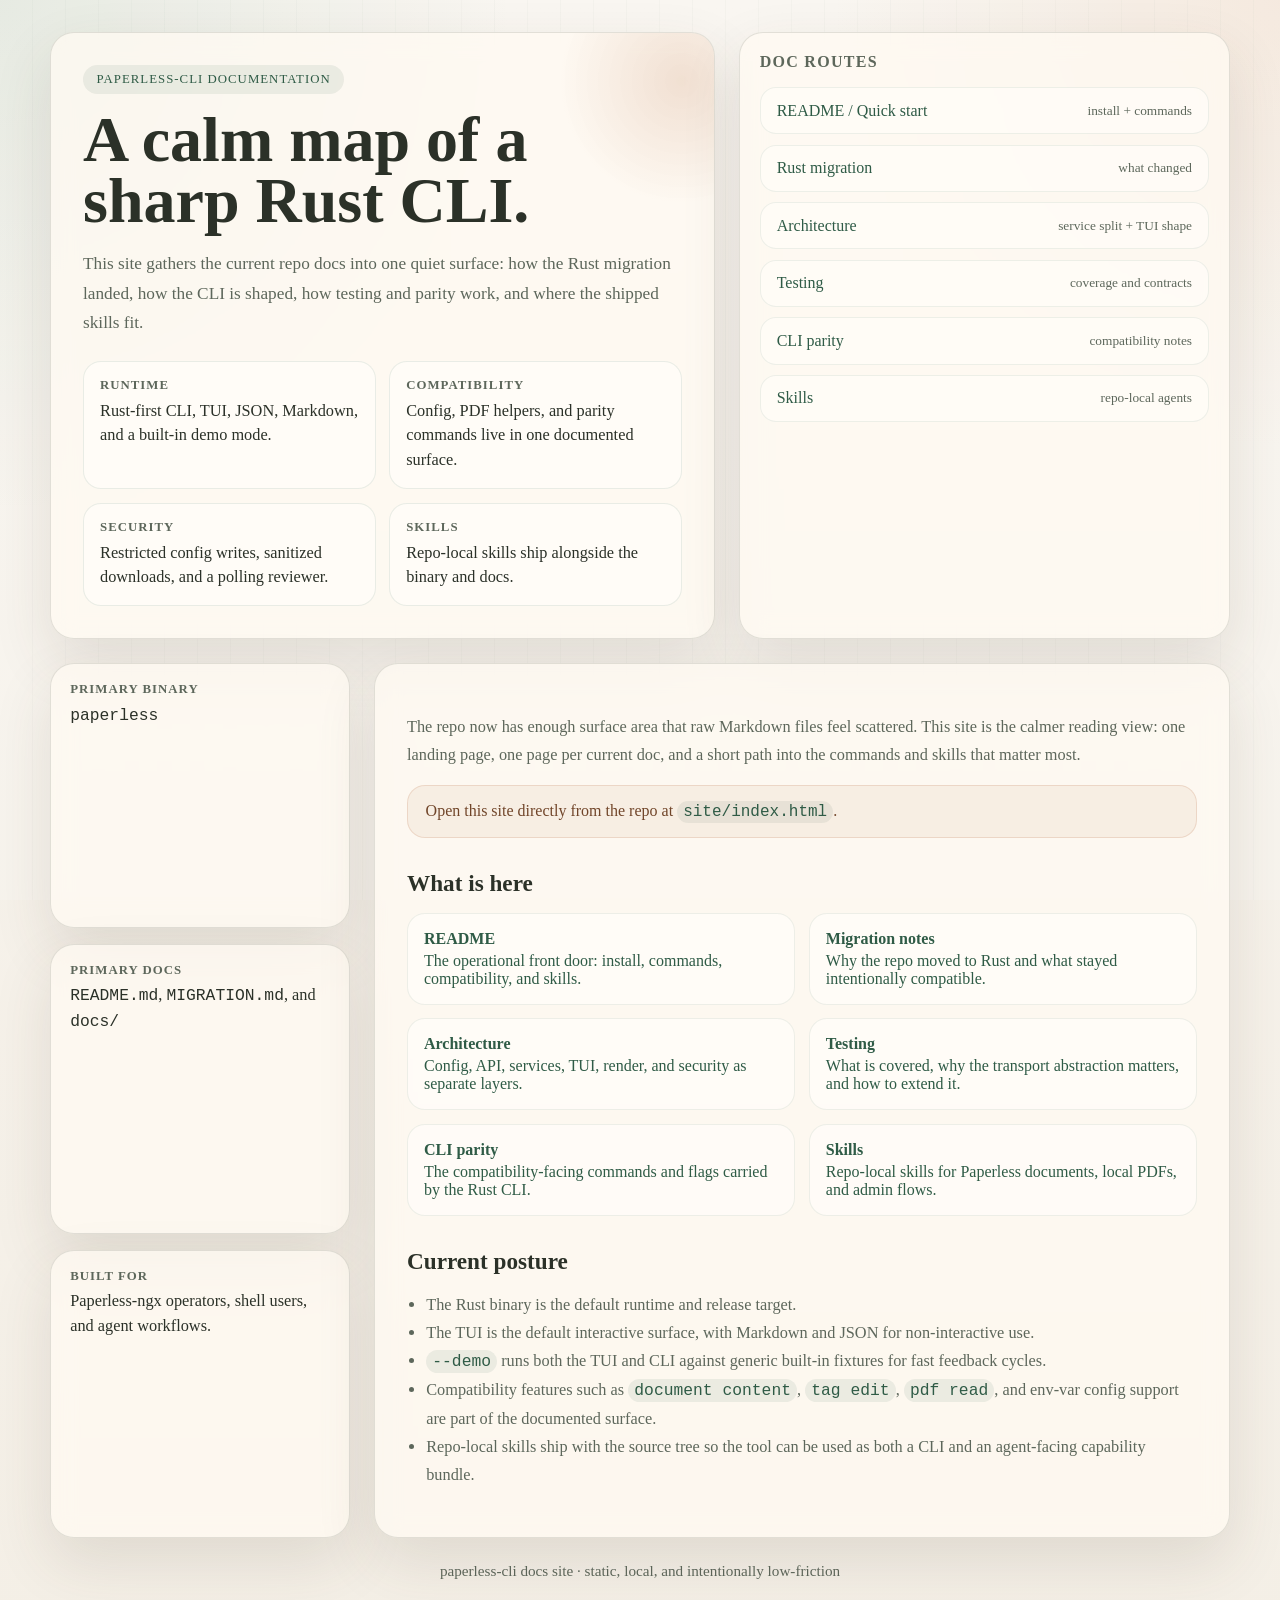
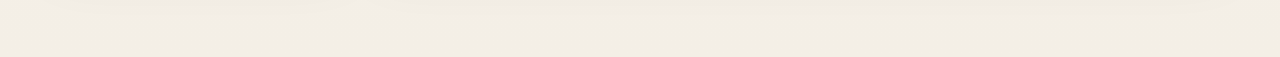
==== site/index.html @ 16b9b4e2 "feat: migrate paperless cli to rust" ====
<!doctype html>
<html lang="en">
  <head>
    <meta charset="utf-8">
    <meta name="viewport" content="width=device-width, initial-scale=1">
    <title>paperless-cli docs</title>
    <link rel="stylesheet" href="styles.css">
  </head>
  <body>
    <main class="shell">
      <section class="hero">
        <article class="card hero-card">
          <span class="eyebrow">paperless-cli documentation</span>
          <h1>A calm map of a sharp Rust CLI.</h1>
          <p>
            This site gathers the current repo docs into one quiet surface: how the
            Rust migration landed, how the CLI is shaped, how testing and parity work,
            and where the shipped skills fit.
          </p>
          <div class="hero-grid">
            <div class="mini">
              <strong>Runtime</strong>
              <span>Rust-first CLI, TUI, JSON, Markdown, and a built-in demo mode.</span>
            </div>
            <div class="mini">
              <strong>Compatibility</strong>
              <span>Config, PDF helpers, and parity commands live in one documented surface.</span>
            </div>
            <div class="mini">
              <strong>Security</strong>
              <span>Restricted config writes, sanitized downloads, and a polling reviewer.</span>
            </div>
            <div class="mini">
              <strong>Skills</strong>
              <span>Repo-local skills ship alongside the binary and docs.</span>
            </div>
          </div>
        </article>

        <aside class="nav">
          <h2>Doc routes</h2>
          <ul>
            <li><a href="readme.html"><span>README / Quick start</span><small>install + commands</small></a></li>
            <li><a href="migration.html"><span>Rust migration</span><small>what changed</small></a></li>
            <li><a href="architecture.html"><span>Architecture</span><small>service split + TUI shape</small></a></li>
            <li><a href="testing.html"><span>Testing</span><small>coverage and contracts</small></a></li>
            <li><a href="cli-parity.html"><span>CLI parity</span><small>compatibility notes</small></a></li>
            <li><a href="skills.html"><span>Skills</span><small>repo-local agents</small></a></li>
          </ul>
        </aside>
      </section>

      <section class="grid">
        <aside class="stack">
          <div class="card stat">
            <strong>Primary binary</strong>
            <span><code>paperless</code></span>
          </div>
          <div class="card stat">
            <strong>Primary docs</strong>
            <span><code>README.md</code>, <code>MIGRATION.md</code>, and <code>docs/</code></span>
          </div>
          <div class="card stat">
            <strong>Built for</strong>
            <span>Paperless-ngx operators, shell users, and agent workflows.</span>
          </div>
        </aside>

        <article class="doc">
          <p class="lede">
            The repo now has enough surface area that raw Markdown files feel scattered.
            This site is the calmer reading view: one landing page, one page per current
            doc, and a short path into the commands and skills that matter most.
          </p>

          <div class="callout">
            Open this site directly from the repo at <code>site/index.html</code>.
          </div>

          <h2>What is here</h2>
          <div class="route-list">
            <a href="readme.html">
              <strong>README</strong>
              <span>The operational front door: install, commands, compatibility, and skills.</span>
            </a>
            <a href="migration.html">
              <strong>Migration notes</strong>
              <span>Why the repo moved to Rust and what stayed intentionally compatible.</span>
            </a>
            <a href="architecture.html">
              <strong>Architecture</strong>
              <span>Config, API, services, TUI, render, and security as separate layers.</span>
            </a>
            <a href="testing.html">
              <strong>Testing</strong>
              <span>What is covered, why the transport abstraction matters, and how to extend it.</span>
            </a>
            <a href="cli-parity.html">
              <strong>CLI parity</strong>
              <span>The compatibility-facing commands and flags carried by the Rust CLI.</span>
            </a>
            <a href="skills.html">
              <strong>Skills</strong>
              <span>Repo-local skills for Paperless documents, local PDFs, and admin flows.</span>
            </a>
          </div>

          <h2>Current posture</h2>
          <ul>
            <li>The Rust binary is the default runtime and release target.</li>
            <li>The TUI is the default interactive surface, with Markdown and JSON for non-interactive use.</li>
            <li><code>--demo</code> runs both the TUI and CLI against generic built-in fixtures for fast feedback cycles.</li>
            <li>Compatibility features such as <code>document content</code>, <code>tag edit</code>, <code>pdf read</code>, and env-var config support are part of the documented surface.</li>
            <li>Repo-local skills ship with the source tree so the tool can be used as both a CLI and an agent-facing capability bundle.</li>
          </ul>
        </article>
      </section>

      <p class="footer">paperless-cli docs site · static, local, and intentionally low-friction</p>
    </main>
  </body>
</html>
---- site/styles.css ----
:root {
  --bg: #f4efe6;
  --bg-soft: #ebe2d4;
  --panel: rgba(255, 250, 242, 0.76);
  --ink: #2b3128;
  --ink-soft: #5d675b;
  --line: rgba(66, 77, 61, 0.15);
  --accent: #4c7b63;
  --accent-strong: #2f5b46;
  --accent-warm: #b66d42;
  --shadow: 0 24px 60px rgba(71, 58, 42, 0.12);
  --radius: 24px;
  --max: 1180px;
}

* {
  box-sizing: border-box;
}

html {
  scroll-behavior: smooth;
}

body {
  margin: 0;
  min-height: 100vh;
  background:
    radial-gradient(circle at top left, rgba(122, 168, 140, 0.18), transparent 32rem),
    radial-gradient(circle at top right, rgba(219, 162, 117, 0.18), transparent 28rem),
    linear-gradient(180deg, #f8f4ee 0%, var(--bg) 100%);
  color: var(--ink);
  font-family: "Iowan Old Style", "Palatino Linotype", "Book Antiqua", Palatino, Georgia, serif;
}

body::before {
  content: "";
  position: fixed;
  inset: 0;
  background-image:
    linear-gradient(rgba(255, 255, 255, 0.18), rgba(255, 255, 255, 0.18)),
    repeating-linear-gradient(
      90deg,
      transparent 0,
      transparent 32px,
      rgba(76, 123, 99, 0.03) 32px,
      rgba(76, 123, 99, 0.03) 33px
    );
  pointer-events: none;
}

a {
  color: var(--accent-strong);
  text-decoration: none;
}

a:hover {
  text-decoration: underline;
}

.shell {
  position: relative;
  width: min(calc(100% - 2rem), var(--max));
  margin: 0 auto;
  padding: 2rem 0 4rem;
}

.hero {
  display: grid;
  grid-template-columns: 1.15fr 0.85fr;
  gap: 1.5rem;
  align-items: stretch;
  margin-bottom: 1.5rem;
}

.card,
.nav,
.doc {
  border: 1px solid var(--line);
  border-radius: var(--radius);
  background: var(--panel);
  backdrop-filter: blur(12px);
  box-shadow: var(--shadow);
}

.hero-card {
  padding: 2rem;
  overflow: hidden;
  position: relative;
}

.hero-card::after {
  content: "";
  position: absolute;
  right: -6rem;
  top: -5rem;
  width: 16rem;
  height: 16rem;
  border-radius: 50%;
  background: radial-gradient(circle, rgba(182, 109, 66, 0.18), transparent 68%);
}

.eyebrow {
  display: inline-flex;
  align-items: center;
  gap: 0.45rem;
  padding: 0.45rem 0.85rem;
  border-radius: 999px;
  background: rgba(76, 123, 99, 0.1);
  color: var(--accent-strong);
  font-size: 0.8rem;
  letter-spacing: 0.08em;
  text-transform: uppercase;
}

.hero h1 {
  margin: 1rem 0 0.8rem;
  font-size: clamp(2.8rem, 5vw, 5rem);
  line-height: 0.95;
  font-weight: 600;
}

.hero p {
  max-width: 40rem;
  color: var(--ink-soft);
  font-size: 1.08rem;
  line-height: 1.7;
}

.hero-grid {
  display: grid;
  grid-template-columns: repeat(2, minmax(0, 1fr));
  gap: 0.85rem;
  margin-top: 1.5rem;
}

.mini {
  padding: 1rem;
  border-radius: 18px;
  background: rgba(255, 253, 249, 0.74);
  border: 1px solid rgba(76, 123, 99, 0.12);
}

.mini strong,
.stat strong {
  display: block;
  font-size: 0.8rem;
  letter-spacing: 0.08em;
  text-transform: uppercase;
  color: var(--ink-soft);
  margin-bottom: 0.35rem;
}

.mini span,
.stat span {
  font-size: 1.02rem;
  line-height: 1.5;
}

.nav {
  padding: 1.25rem;
}

.nav h2 {
  margin: 0 0 1rem;
  font-size: 1rem;
  color: var(--ink-soft);
  letter-spacing: 0.08em;
  text-transform: uppercase;
}

.nav ul {
  list-style: none;
  padding: 0;
  margin: 0;
}

.nav li + li {
  margin-top: 0.65rem;
}

.nav a {
  display: flex;
  align-items: center;
  justify-content: space-between;
  gap: 1rem;
  padding: 0.85rem 1rem;
  border-radius: 16px;
  background: rgba(255, 253, 249, 0.72);
  border: 1px solid rgba(76, 123, 99, 0.1);
}

.nav a small {
  color: var(--ink-soft);
}

.grid {
  display: grid;
  grid-template-columns: 300px minmax(0, 1fr);
  gap: 1.5rem;
}

.stack {
  display: grid;
  gap: 1rem;
}

.stat {
  padding: 1.1rem 1.2rem;
}

.doc {
  padding: 2rem;
}

.doc h1,
.doc h2,
.doc h3 {
  font-weight: 600;
  line-height: 1.15;
}

.doc h1 {
  margin-top: 0;
  font-size: clamp(2.1rem, 4vw, 3.2rem);
}

.doc h2 {
  margin-top: 2rem;
  margin-bottom: 0.8rem;
  font-size: 1.45rem;
}

.doc h3 {
  margin-top: 1.35rem;
  margin-bottom: 0.5rem;
  font-size: 1.05rem;
  color: var(--accent-strong);
}

.doc p,
.doc li {
  color: var(--ink-soft);
  line-height: 1.72;
  font-size: 1.02rem;
}

.doc ul,
.doc ol {
  padding-left: 1.2rem;
}

.doc code {
  font-family: "SFMono-Regular", "SF Mono", "IBM Plex Mono", "Cascadia Code", monospace;
  padding: 0.12rem 0.38rem;
  border-radius: 999px;
  background: rgba(76, 123, 99, 0.1);
  color: var(--accent-strong);
}

pre {
  overflow-x: auto;
  padding: 1rem 1.1rem;
  border-radius: 20px;
  background: #1f2520;
  color: #e7efe7;
}

pre code {
  padding: 0;
  background: transparent;
  color: inherit;
  border-radius: 0;
}

.lede {
  font-size: 1.14rem;
  max-width: 56rem;
}

.callout {
  padding: 1rem 1.1rem;
  border-radius: 18px;
  border: 1px solid rgba(182, 109, 66, 0.18);
  background: rgba(182, 109, 66, 0.08);
  color: #704529;
}

.route-list {
  display: grid;
  grid-template-columns: repeat(2, minmax(0, 1fr));
  gap: 0.85rem;
  margin-top: 1rem;
}

.route-list a {
  padding: 1rem;
  border: 1px solid rgba(76, 123, 99, 0.1);
  border-radius: 18px;
  background: rgba(255, 253, 249, 0.74);
}

.shot {
  margin: 1.5rem 0 0;
}

.shot img {
  display: block;
  width: 100%;
  border-radius: 22px;
  border: 1px solid rgba(76, 123, 99, 0.16);
  box-shadow: var(--shadow);
}

.shot figcaption {
  margin-top: 0.75rem;
  color: var(--ink-soft);
  font-size: 0.96rem;
  line-height: 1.6;
}

.route-list strong {
  display: block;
  margin-bottom: 0.25rem;
}

.footer {
  margin-top: 1.5rem;
  text-align: center;
  color: var(--ink-soft);
  font-size: 0.95rem;
}

@media (max-width: 980px) {
  .hero,
  .grid,
  .route-list,
  .hero-grid {
    grid-template-columns: 1fr;
  }
}
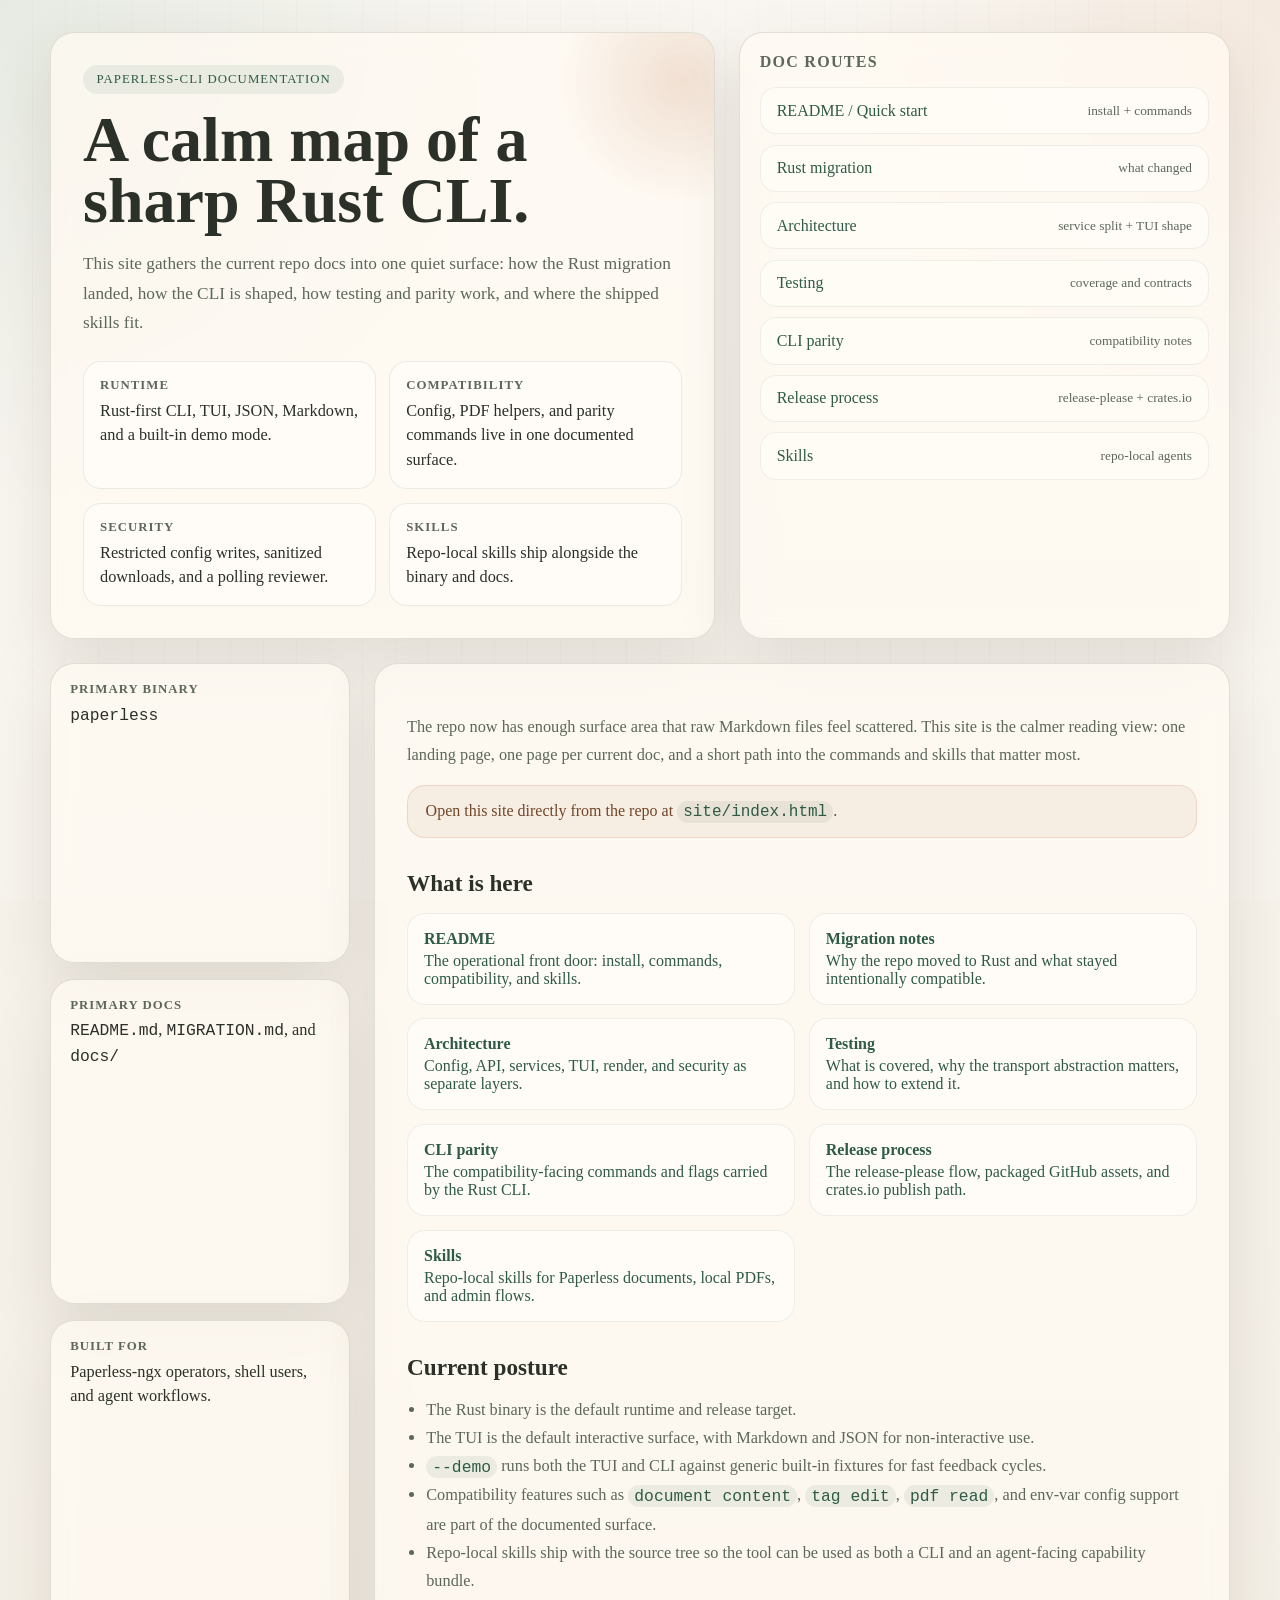
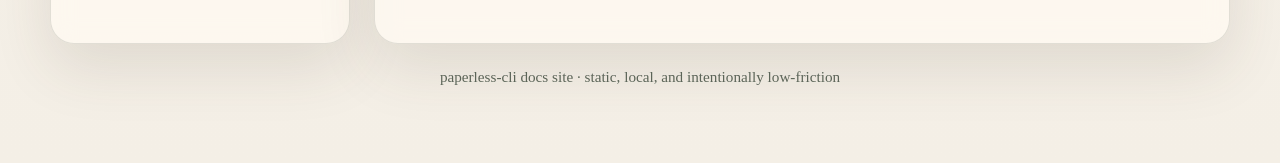
==== commit 97042e44: "chore: align release workflow with crate publish" ====
--- a/site/index.html
+++ b/site/index.html
@@ -45,6 +45,7 @@
             <li><a href="architecture.html"><span>Architecture</span><small>service split + TUI shape</small></a></li>
             <li><a href="testing.html"><span>Testing</span><small>coverage and contracts</small></a></li>
             <li><a href="cli-parity.html"><span>CLI parity</span><small>compatibility notes</small></a></li>
+            <li><a href="release.html"><span>Release process</span><small>release-please + crates.io</small></a></li>
             <li><a href="skills.html"><span>Skills</span><small>repo-local agents</small></a></li>
           </ul>
         </aside>
@@ -99,6 +100,10 @@
               <strong>CLI parity</strong>
               <span>The compatibility-facing commands and flags carried by the Rust CLI.</span>
             </a>
+            <a href="release.html">
+              <strong>Release process</strong>
+              <span>The release-please flow, packaged GitHub assets, and crates.io publish path.</span>
+            </a>
             <a href="skills.html">
               <strong>Skills</strong>
               <span>Repo-local skills for Paperless documents, local PDFs, and admin flows.</span>
